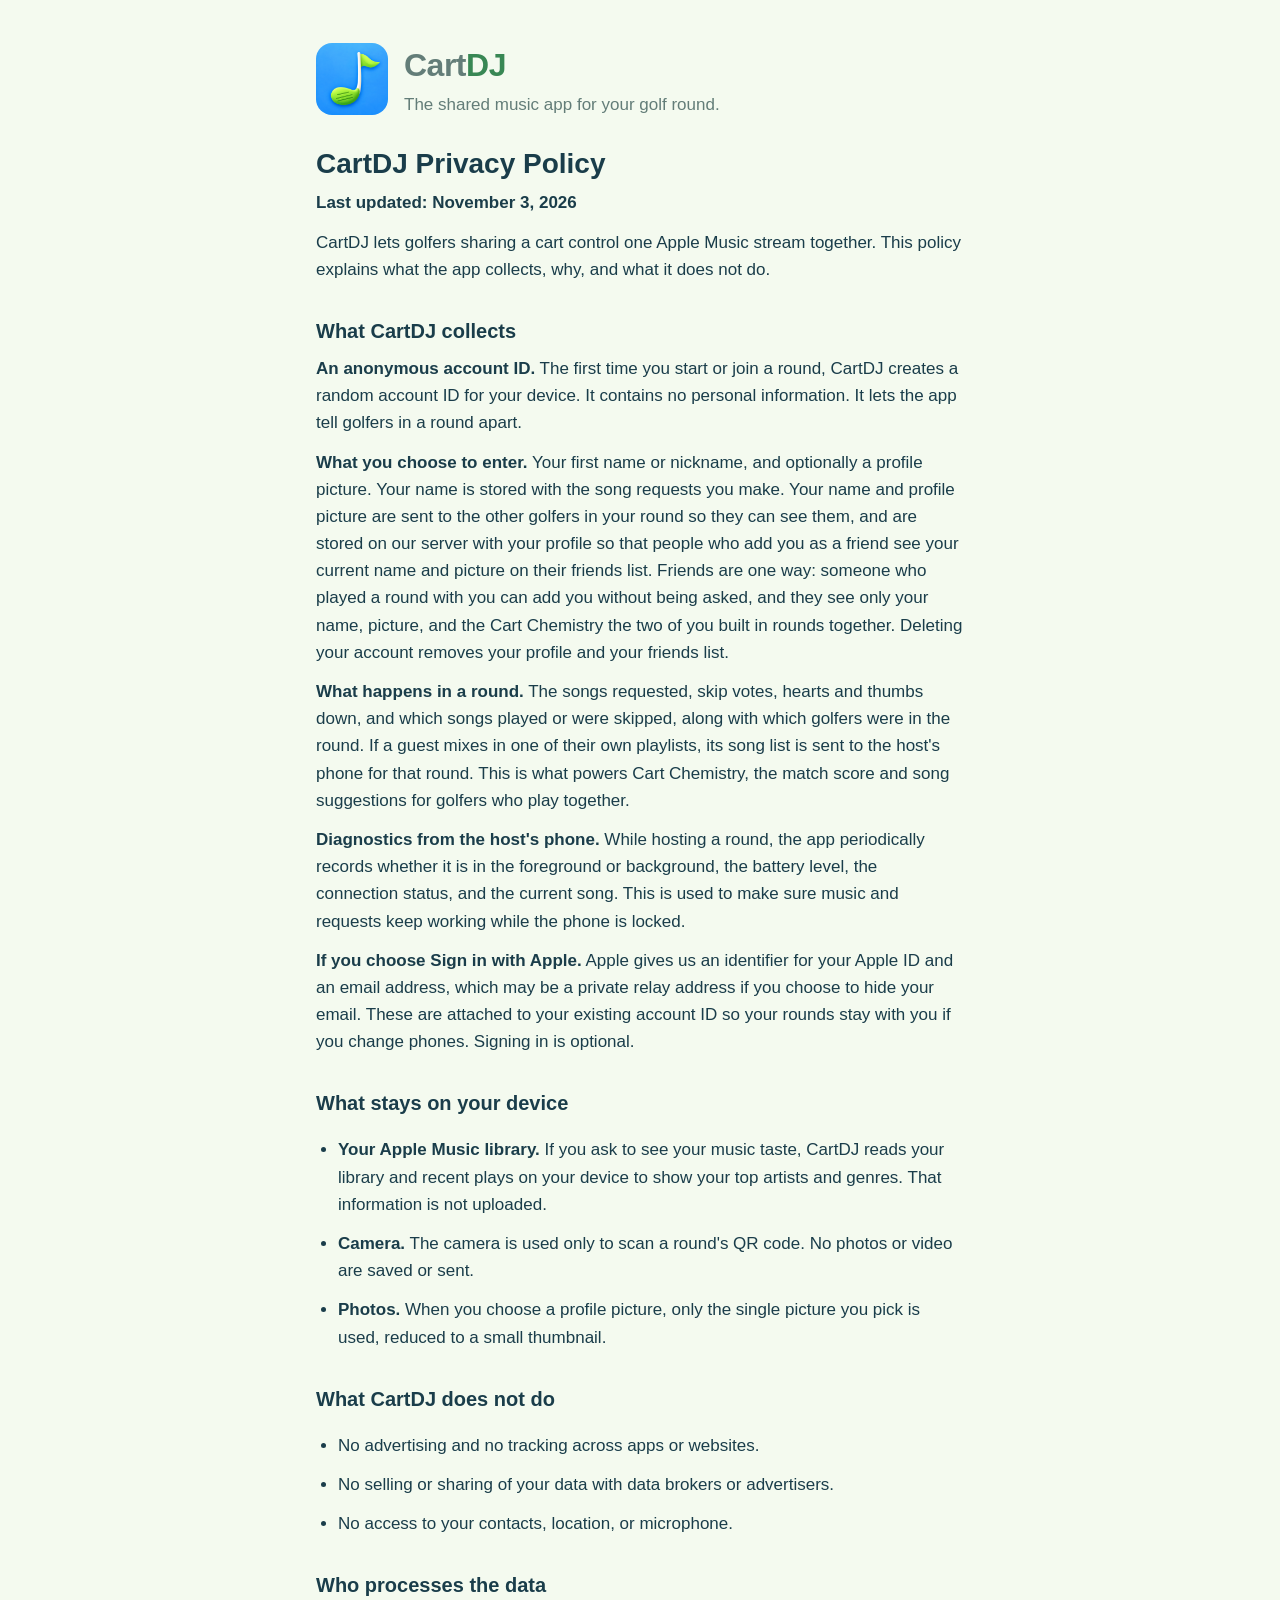
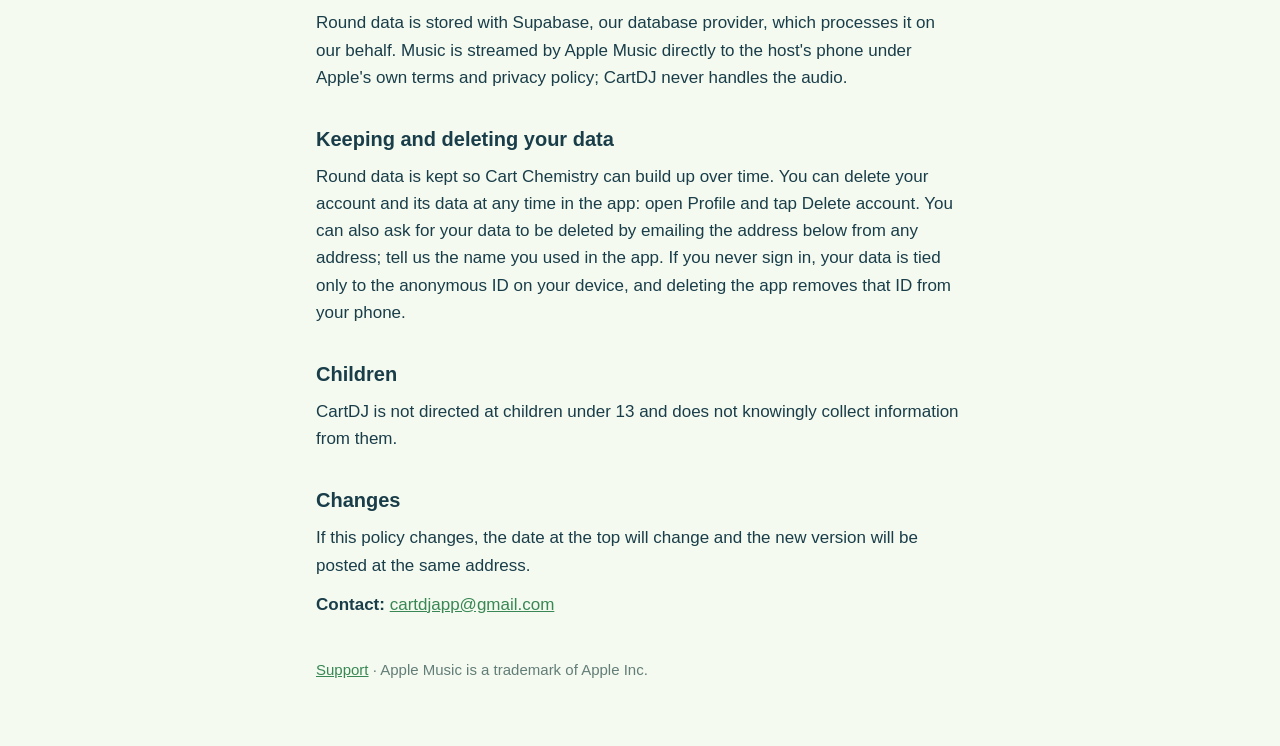
==== privacy/index.html @ 228203b1 "CartDJ support and privacy policy pages" ====
<!doctype html>
<html lang="en">
<head>
<meta charset="utf-8">
<meta name="viewport" content="width=device-width, initial-scale=1">
<title>CartDJ Privacy Policy</title>
<meta name="description" content="What CartDJ collects, why, and what it does not do.">
<link rel="icon" href="../icon.png">
<link rel="stylesheet" href="../style.css">
</head>
<body>
<main>
  <header>
    <img src="../icon.png" alt="">
    <div>
      <p class="name">Cart<span>DJ</span></p>
      <p>The shared music app for your golf round.</p>
    </div>
  </header>
  <h1>CartDJ Privacy Policy</h1>
  <p><strong>Last updated: November 3, 2026</strong></p>
  <p>CartDJ lets golfers sharing a cart control one Apple Music stream together. This policy explains what the app collects, why, and what it does not do.</p>
  <h2>What CartDJ collects</h2>
  <p><strong>An anonymous account ID.</strong> The first time you start or join a round, CartDJ creates a random account ID for your device. It contains no personal information. It lets the app tell golfers in a round apart.</p>
  <p><strong>What you choose to enter.</strong> Your first name or nickname, and optionally a profile picture. Your name is stored with the song requests you make. Your name and profile picture are sent to the other golfers in your round so they can see them, and are stored on our server with your profile so that people who add you as a friend see your current name and picture on their friends list. Friends are one way: someone who played a round with you can add you without being asked, and they see only your name, picture, and the Cart Chemistry the two of you built in rounds together. Deleting your account removes your profile and your friends list.</p>
  <p><strong>What happens in a round.</strong> The songs requested, skip votes, hearts and thumbs down, and which songs played or were skipped, along with which golfers were in the round. If a guest mixes in one of their own playlists, its song list is sent to the host's phone for that round. This is what powers Cart Chemistry, the match score and song suggestions for golfers who play together.</p>
  <p><strong>Diagnostics from the host's phone.</strong> While hosting a round, the app periodically records whether it is in the foreground or background, the battery level, the connection status, and the current song. This is used to make sure music and requests keep working while the phone is locked.</p>
  <p><strong>If you choose Sign in with Apple.</strong> Apple gives us an identifier for your Apple ID and an email address, which may be a private relay address if you choose to hide your email. These are attached to your existing account ID so your rounds stay with you if you change phones. Signing in is optional.</p>
  <h2>What stays on your device</h2>
  <ul>
    <li><strong>Your Apple Music library.</strong> If you ask to see your music taste, CartDJ reads your library and recent plays on your device to show your top artists and genres. That information is not uploaded.</li>
    <li><strong>Camera.</strong> The camera is used only to scan a round's QR code. No photos or video are saved or sent.</li>
    <li><strong>Photos.</strong> When you choose a profile picture, only the single picture you pick is used, reduced to a small thumbnail.</li>
  </ul>
  <h2>What CartDJ does not do</h2>
  <ul>
    <li>No advertising and no tracking across apps or websites.</li>
    <li>No selling or sharing of your data with data brokers or advertisers.</li>
    <li>No access to your contacts, location, or microphone.</li>
  </ul>
  <h2>Who processes the data</h2>
  <p>Round data is stored with Supabase, our database provider, which processes it on our behalf. Music is streamed by Apple Music directly to the host's phone under Apple's own terms and privacy policy; CartDJ never handles the audio.</p>
  <h2>Keeping and deleting your data</h2>
  <p>Round data is kept so Cart Chemistry can build up over time. You can delete your account and its data at any time in the app: open Profile and tap Delete account. You can also ask for your data to be deleted by emailing the address below from any address; tell us the name you used in the app. If you never sign in, your data is tied only to the anonymous ID on your device, and deleting the app removes that ID from your phone.</p>
  <h2>Children</h2>
  <p>CartDJ is not directed at children under 13 and does not knowingly collect information from them.</p>
  <h2>Changes</h2>
  <p>If this policy changes, the date at the top will change and the new version will be posted at the same address.</p>
  <p><strong>Contact:</strong> <a href="mailto:cartdjapp@gmail.com">cartdjapp@gmail.com</a></p>
  <footer>
    <a href="../">Support</a> &middot; Apple Music is a trademark of Apple Inc.
  </footer>
</main>
</body>
</html>
---- style.css ----
:root {
  --bg: #f4faef;
  --card: #ffffff;
  --ink: #1a3d4a;
  --muted: #637d78;
  --green: #388754;
  --soft: #dfefcf;
}
@media (prefers-color-scheme: dark) {
  :root {
    --bg: #0f1d17;
    --card: #17271f;
    --ink: #e6f1e8;
    --muted: #a3b8ae;
    --green: #7cc796;
    --soft: #23392d;
  }
}
* { box-sizing: border-box; }
body {
  margin: 0;
  background: var(--bg);
  color: var(--ink);
  font: 17px/1.6 -apple-system, BlinkMacSystemFont, "SF Pro Text", "Helvetica Neue", Arial, sans-serif;
}
main { max-width: 680px; margin: 0 auto; padding: 40px 16px 64px; }
header { display: flex; align-items: center; gap: 16px; margin-bottom: 28px; }
header img { width: 72px; height: 72px; border-radius: 16px; }
header .name { font-size: 32px; font-weight: 800; letter-spacing: -0.5px; margin: 0; }
header .name span { color: var(--green); }
header p { margin: 0; color: var(--muted); }
h1 { font-size: 28px; line-height: 1.25; margin: 0 0 8px; }
h2 { font-size: 20px; margin: 32px 0 8px; }
p, li { margin: 0 0 12px; }
ul { padding-left: 22px; }
a { color: var(--green); }
.card { background: var(--card); border-radius: 20px; padding: 24px; margin: 20px 0; }
.email { font-size: 20px; font-weight: 700; word-break: break-all; }
.muted { color: var(--muted); }
footer { margin-top: 40px; font-size: 15px; color: var(--muted); }
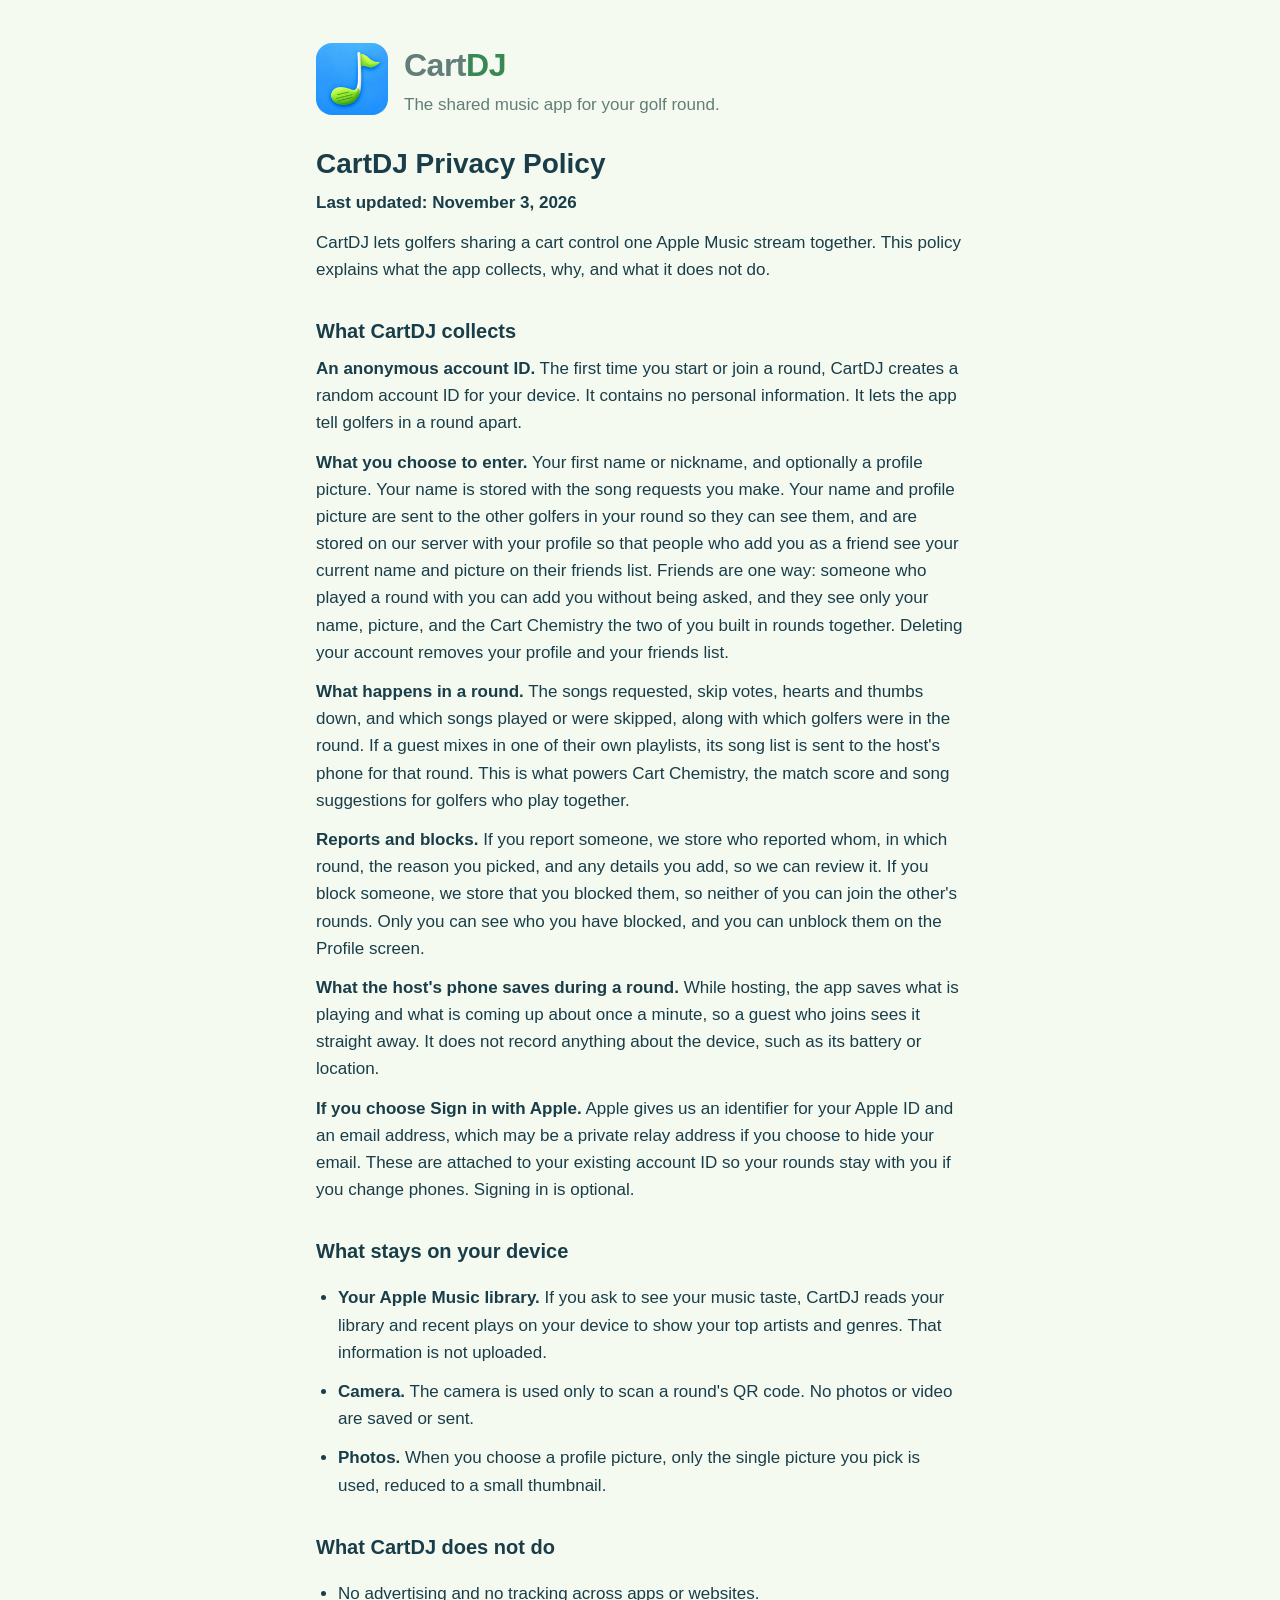
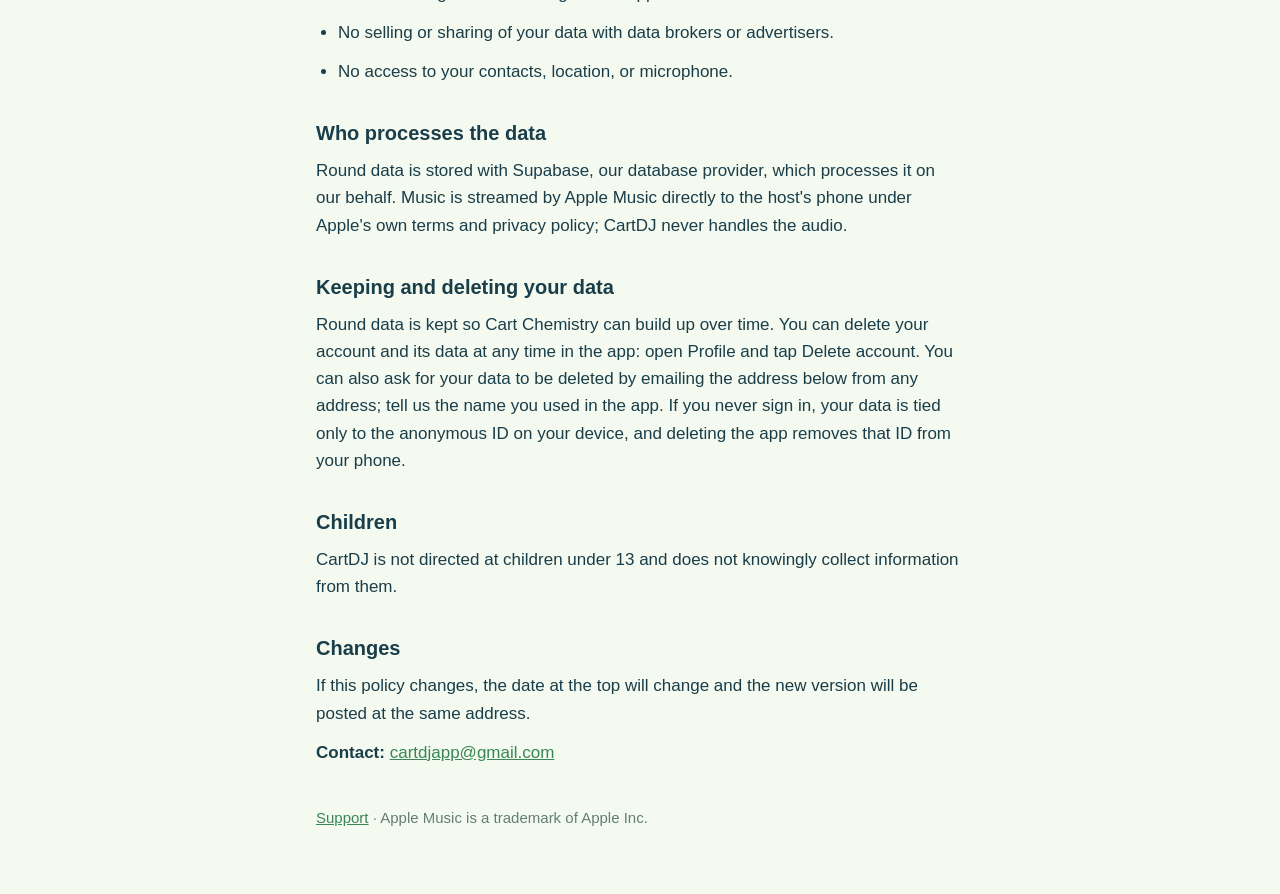
==== commit 28c94ad4: "Privacy policy: reports and blocks; host no longer records device details" ====
--- a/privacy/index.html
+++ b/privacy/index.html
@@ -24,7 +24,8 @@
   <p><strong>An anonymous account ID.</strong> The first time you start or join a round, CartDJ creates a random account ID for your device. It contains no personal information. It lets the app tell golfers in a round apart.</p>
   <p><strong>What you choose to enter.</strong> Your first name or nickname, and optionally a profile picture. Your name is stored with the song requests you make. Your name and profile picture are sent to the other golfers in your round so they can see them, and are stored on our server with your profile so that people who add you as a friend see your current name and picture on their friends list. Friends are one way: someone who played a round with you can add you without being asked, and they see only your name, picture, and the Cart Chemistry the two of you built in rounds together. Deleting your account removes your profile and your friends list.</p>
   <p><strong>What happens in a round.</strong> The songs requested, skip votes, hearts and thumbs down, and which songs played or were skipped, along with which golfers were in the round. If a guest mixes in one of their own playlists, its song list is sent to the host's phone for that round. This is what powers Cart Chemistry, the match score and song suggestions for golfers who play together.</p>
-  <p><strong>Diagnostics from the host's phone.</strong> While hosting a round, the app periodically records whether it is in the foreground or background, the battery level, the connection status, and the current song. This is used to make sure music and requests keep working while the phone is locked.</p>
+  <p><strong>Reports and blocks.</strong> If you report someone, we store who reported whom, in which round, the reason you picked, and any details you add, so we can review it. If you block someone, we store that you blocked them, so neither of you can join the other's rounds. Only you can see who you have blocked, and you can unblock them on the Profile screen.</p>
+  <p><strong>What the host's phone saves during a round.</strong> While hosting, the app saves what is playing and what is coming up about once a minute, so a guest who joins sees it straight away. It does not record anything about the device, such as its battery or location.</p>
   <p><strong>If you choose Sign in with Apple.</strong> Apple gives us an identifier for your Apple ID and an email address, which may be a private relay address if you choose to hide your email. These are attached to your existing account ID so your rounds stay with you if you change phones. Signing in is optional.</p>
   <h2>What stays on your device</h2>
   <ul>
